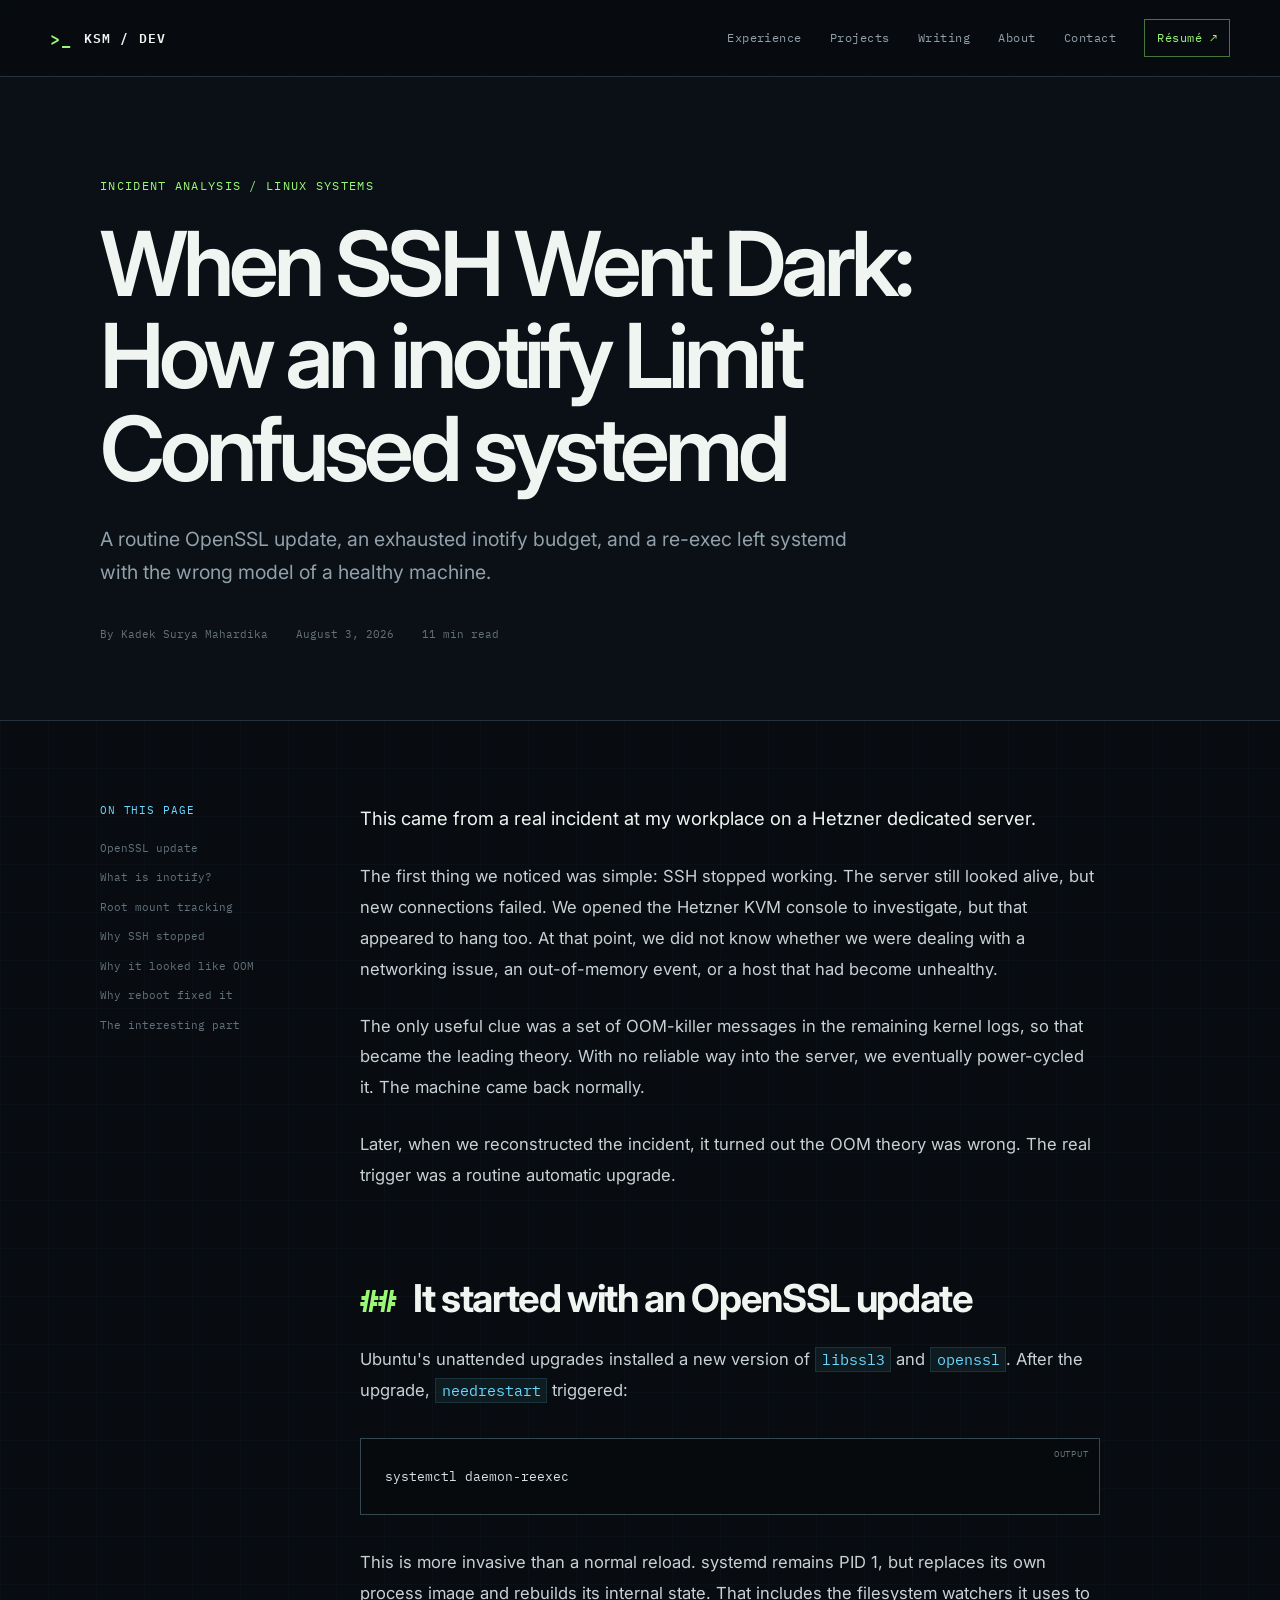
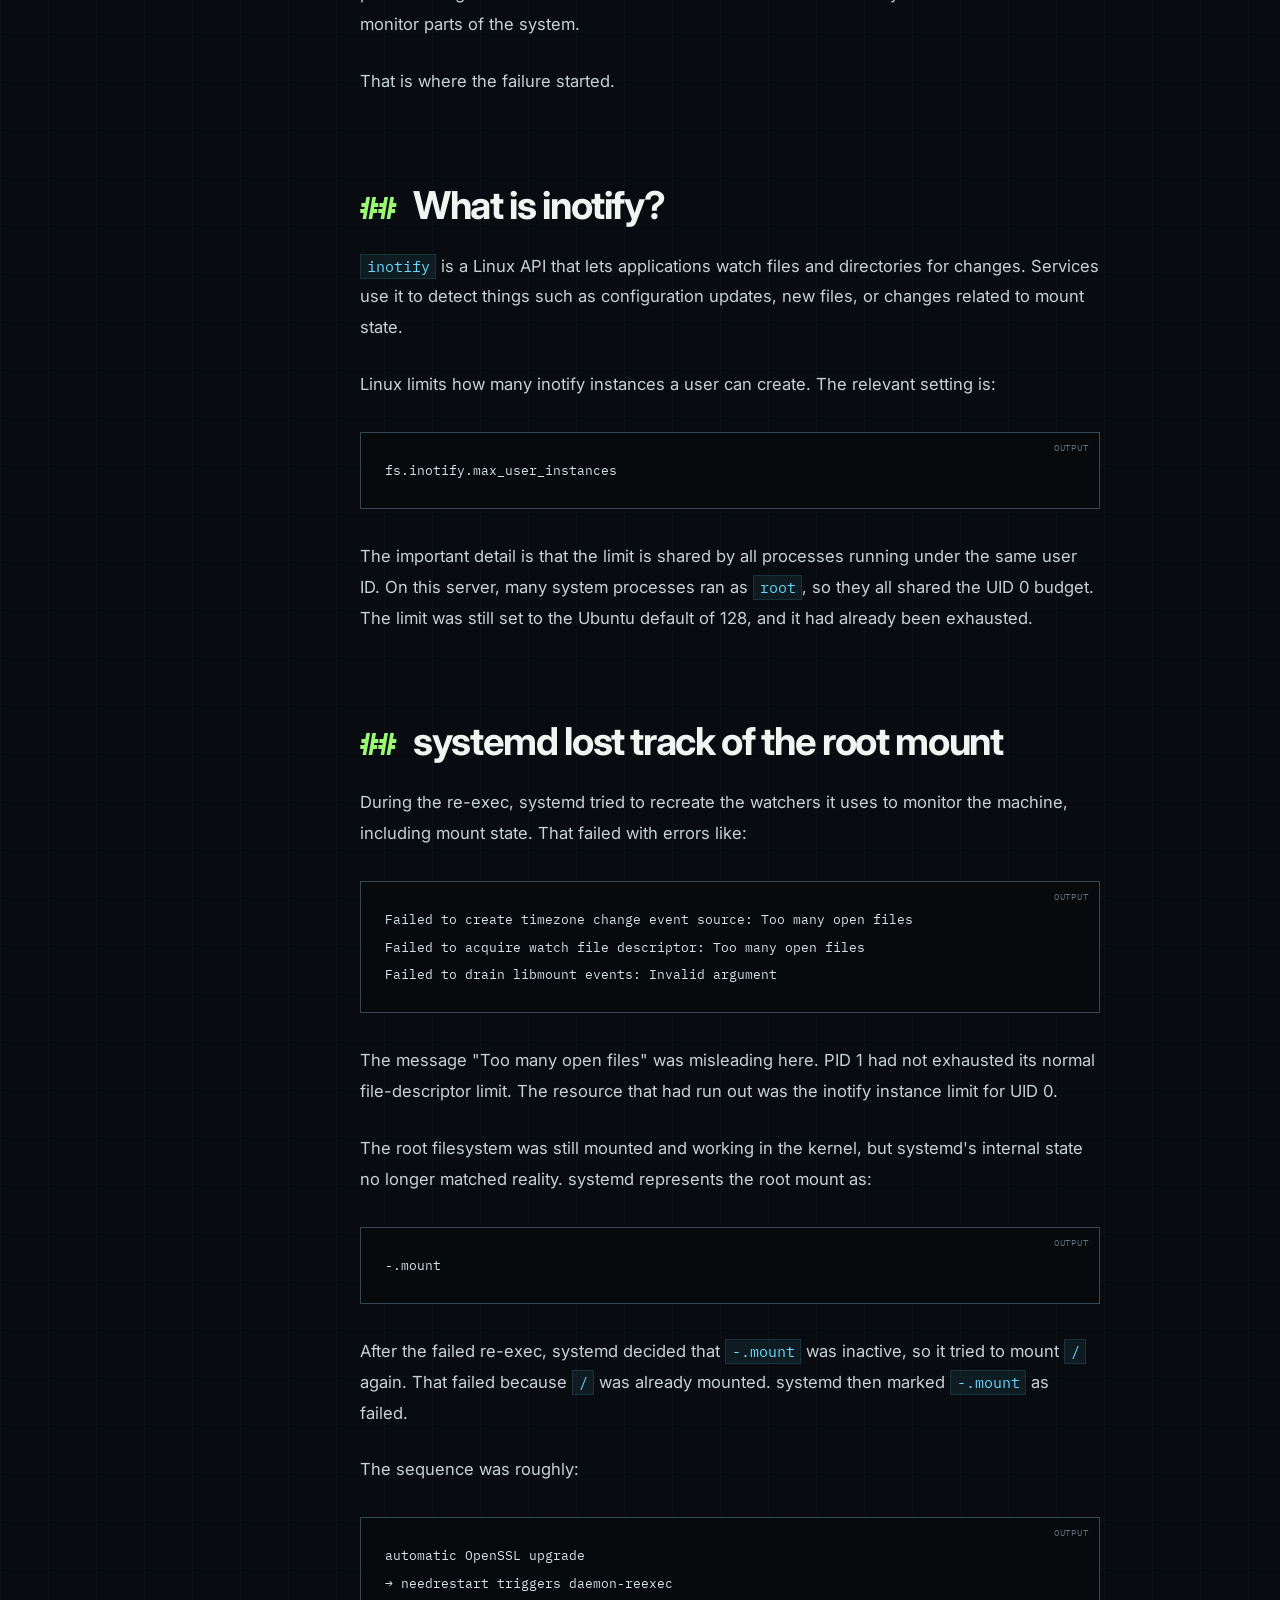
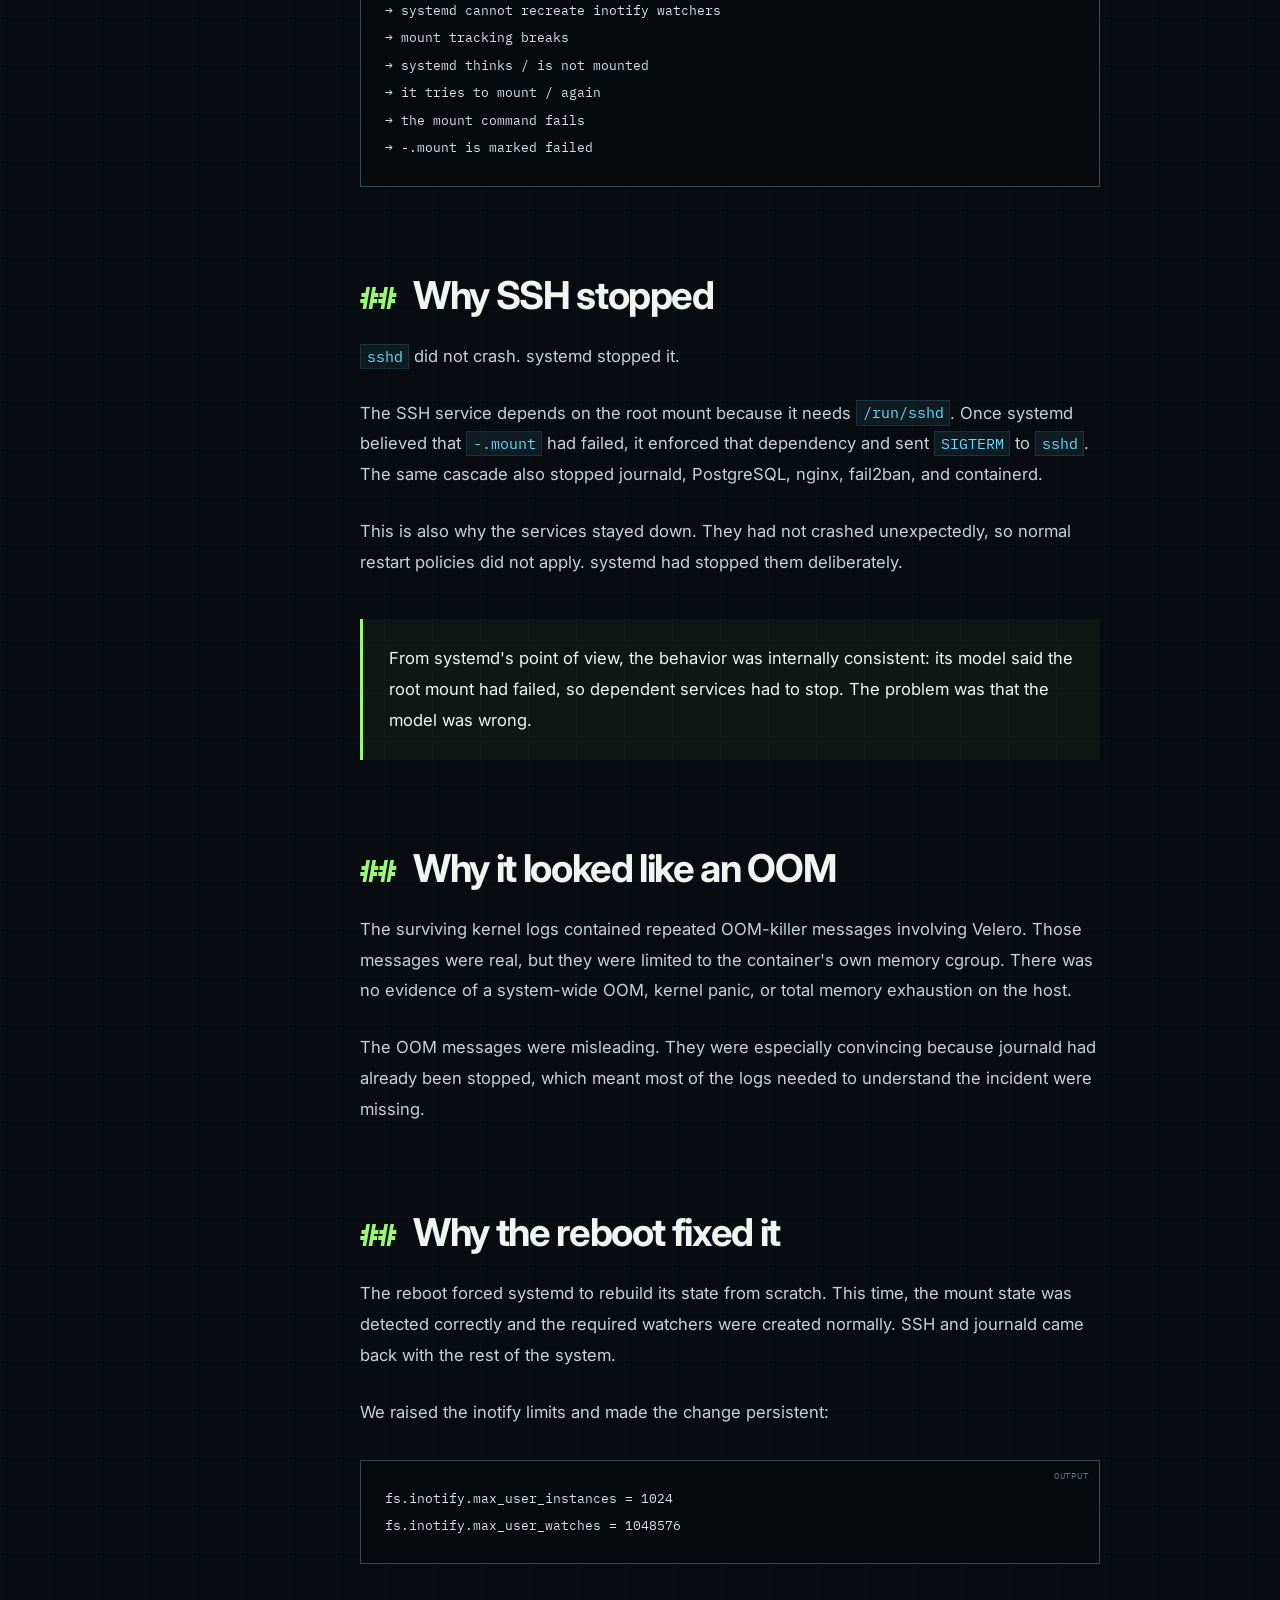
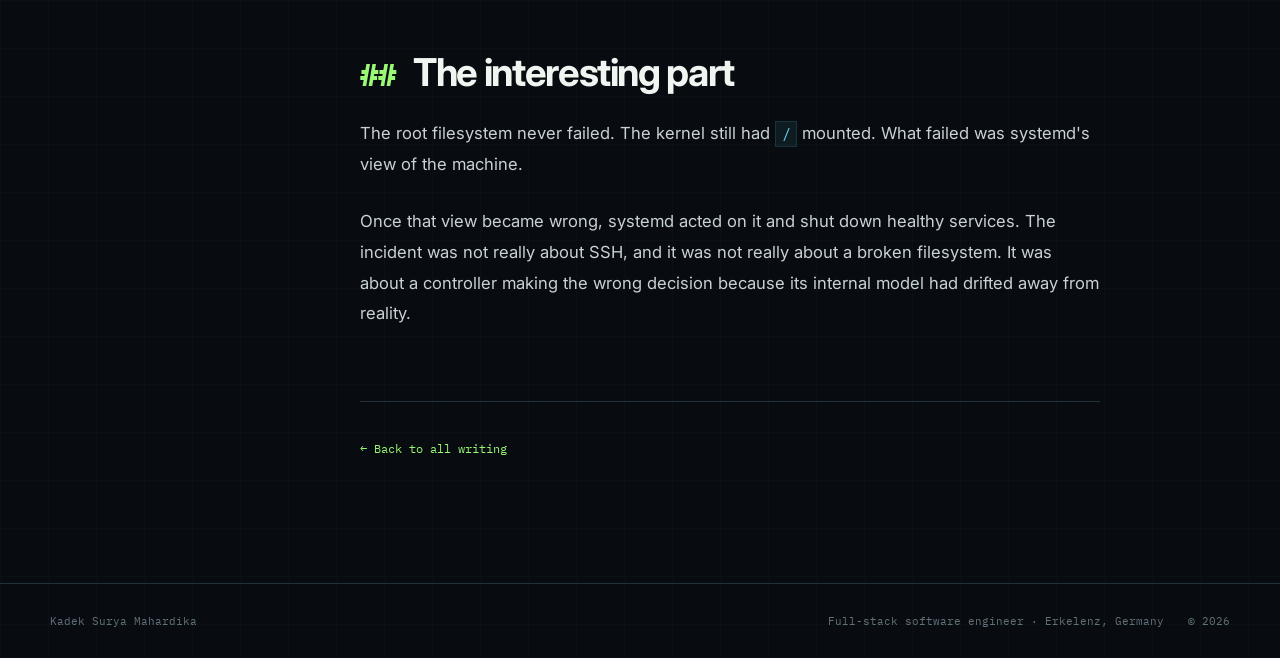
==== blog/when-ssh-went-dark-systemd-inotify/index.html @ 2918d572 "Refresh portfolio and publish systemd incident post" ====
<!doctype html>
<html lang="en">
<head>
    <meta charset="utf-8">
    <meta name="viewport" content="width=device-width, initial-scale=1">
    <meta name="description" content="How an exhausted inotify instance limit caused a systemd re-exec to lose track of the root mount and stop healthy services, including SSH.">
    <meta name="theme-color" content="#080c10">
    <meta property="og:type" content="article">
    <meta property="og:title" content="When SSH Went Dark: How an inotify Limit Confused systemd">
    <meta property="og:description" content="A routine OpenSSL update, an exhausted inotify limit, and a systemd re-exec combined to stop healthy services.">
    <meta property="og:url" content="https://kadeksuryam.github.io/blog/when-ssh-went-dark-systemd-inotify/">
    <meta property="og:image" content="https://kadeksuryam.github.io/images/og-ssh-systemd.png">
    <meta property="og:image:width" content="1200">
    <meta property="og:image:height" content="630">
    <meta property="og:image:alt" content="When SSH Went Dark article cover">
    <meta property="article:published_time" content="2026-08-03">
    <meta property="article:author" content="Kadek Surya Mahardika">
    <meta property="article:tag" content="Linux">
    <meta property="article:tag" content="systemd">
    <meta property="article:tag" content="inotify">
    <meta name="twitter:card" content="summary_large_image">
    <meta name="twitter:title" content="When SSH Went Dark: How an inotify Limit Confused systemd">
    <meta name="twitter:description" content="A routine OpenSSL update, an exhausted inotify limit, and a systemd re-exec combined to stop healthy services.">
    <meta name="twitter:image" content="https://kadeksuryam.github.io/images/og-ssh-systemd.png">
    <title>When SSH Went Dark: How an inotify Limit Confused systemd | Kadek Surya Mahardika</title>
    <link rel="canonical" href="https://kadeksuryam.github.io/blog/when-ssh-went-dark-systemd-inotify/">
    <link rel="icon" type="image/x-icon" href="../../images/favicon.ico">
    <link rel="preconnect" href="https://fonts.googleapis.com">
    <link rel="preconnect" href="https://fonts.gstatic.com" crossorigin>
    <link href="https://fonts.googleapis.com/css2?family=IBM+Plex+Mono:wght@400;500;600&amp;family=Inter:wght@400;500;600;700&amp;display=swap" rel="stylesheet">
    <link rel="stylesheet" href="../../main.css">
</head>
<body>
    <a class="skip-link" href="#article-content">Skip to article</a>
    <div class="reading-progress" data-reading-progress aria-hidden="true"></div>

    <header class="site-header">
        <div class="container nav-shell">
            <a class="brand" href="../../index.html" aria-label="Kadek Surya Mahardika, home">
                <span class="brand-mark" aria-hidden="true">&gt;_</span>
                <span>KSM / DEV</span>
            </a>

            <button class="nav-toggle" type="button" aria-expanded="false" aria-controls="site-navigation" aria-label="Open navigation">
                <span></span>
                <span></span>
            </button>

            <nav id="site-navigation" class="site-nav" aria-label="Primary navigation">
                <a href="../../index.html#experience">Experience</a>
                <a href="../../index.html#projects">Projects</a>
                <a href="../../index.html#writing">Writing</a>
                <a href="../../index.html#about">About</a>
                <a href="../../index.html#contact">Contact</a>
                <a class="nav-resume" href="https://drive.google.com/file/d/1QLyIFbPNjd8b-xM27fAI_cXclHme2qhB/view?usp=sharing" target="_blank" rel="noreferrer">Résumé <span aria-hidden="true">↗</span></a>
            </nav>
        </div>
    </header>

    <main class="article-main">
        <header class="article-header">
            <div class="article-header-inner">
                <p class="article-kicker">Incident analysis / Linux systems</p>
                <h1>When SSH Went Dark: How an inotify Limit Confused systemd</h1>
                <p class="article-dek">A routine OpenSSL update, an exhausted inotify budget, and a re-exec left systemd with the wrong model of a healthy machine.</p>
                <div class="article-meta">
                    <span>By Kadek Surya Mahardika</span>
                    <time datetime="2026-08-03">August 3, 2026</time>
                    <span>11 min read</span>
                </div>
            </div>
        </header>

        <div class="article-layout">
            <aside class="article-aside" aria-label="Article contents">
                <span>ON THIS PAGE</span>
                <a href="#openssl-update">OpenSSL update</a>
                <a href="#what-is-inotify">What is inotify?</a>
                <a href="#root-mount">Root mount tracking</a>
                <a href="#why-ssh-stopped">Why SSH stopped</a>
                <a href="#why-oom">Why it looked like OOM</a>
                <a href="#why-reboot-fixed-it">Why reboot fixed it</a>
                <a href="#interesting-part">The interesting part</a>
            </aside>

            <article id="article-content" class="article-body">
                <p>This came from a real incident at my workplace on a Hetzner dedicated server.</p>

                <p>The first thing we noticed was simple: SSH stopped working. The server still looked alive, but new connections failed. We opened the Hetzner KVM console to investigate, but that appeared to hang too. At that point, we did not know whether we were dealing with a networking issue, an out-of-memory event, or a host that had become unhealthy.</p>

                <p>The only useful clue was a set of OOM-killer messages in the remaining kernel logs, so that became the leading theory. With no reliable way into the server, we eventually power-cycled it. The machine came back normally.</p>

                <p>Later, when we reconstructed the incident, it turned out the OOM theory was wrong. The real trigger was a routine automatic upgrade.</p>

                <h2 id="openssl-update">It started with an OpenSSL update</h2>

                <p>Ubuntu's unattended upgrades installed a new version of <code>libssl3</code> and <code>openssl</code>. After the upgrade, <code>needrestart</code> triggered:</p>

                <pre><code>systemctl daemon-reexec</code></pre>

                <p>This is more invasive than a normal reload. systemd remains PID 1, but replaces its own process image and rebuilds its internal state. That includes the filesystem watchers it uses to monitor parts of the system.</p>

                <p>That is where the failure started.</p>

                <h2 id="what-is-inotify">What is inotify?</h2>

                <p><code>inotify</code> is a Linux API that lets applications watch files and directories for changes. Services use it to detect things such as configuration updates, new files, or changes related to mount state.</p>

                <p>Linux limits how many inotify instances a user can create. The relevant setting is:</p>

                <pre><code>fs.inotify.max_user_instances</code></pre>

                <p>The important detail is that the limit is shared by all processes running under the same user ID. On this server, many system processes ran as <code>root</code>, so they all shared the UID 0 budget. The limit was still set to the Ubuntu default of 128, and it had already been exhausted.</p>

                <h2 id="root-mount">systemd lost track of the root mount</h2>

                <p>During the re-exec, systemd tried to recreate the watchers it uses to monitor the machine, including mount state. That failed with errors like:</p>

                <pre><code>Failed to create timezone change event source: Too many open files
Failed to acquire watch file descriptor: Too many open files
Failed to drain libmount events: Invalid argument</code></pre>

                <p>The message "Too many open files" was misleading here. PID 1 had not exhausted its normal file-descriptor limit. The resource that had run out was the inotify instance limit for UID 0.</p>

                <p>The root filesystem was still mounted and working in the kernel, but systemd's internal state no longer matched reality. systemd represents the root mount as:</p>

                <pre><code>-.mount</code></pre>

                <p>After the failed re-exec, systemd decided that <code>-.mount</code> was inactive, so it tried to mount <code>/</code> again. That failed because <code>/</code> was already mounted. systemd then marked <code>-.mount</code> as failed.</p>

                <p>The sequence was roughly:</p>

                <pre><code>automatic OpenSSL upgrade
→ needrestart triggers daemon-reexec
→ systemd cannot recreate inotify watchers
→ mount tracking breaks
→ systemd thinks / is not mounted
→ it tries to mount / again
→ the mount command fails
→ -.mount is marked failed</code></pre>

                <h2 id="why-ssh-stopped">Why SSH stopped</h2>

                <p><code>sshd</code> did not crash. systemd stopped it.</p>

                <p>The SSH service depends on the root mount because it needs <code>/run/sshd</code>. Once systemd believed that <code>-.mount</code> had failed, it enforced that dependency and sent <code>SIGTERM</code> to <code>sshd</code>. The same cascade also stopped journald, PostgreSQL, nginx, fail2ban, and containerd.</p>

                <p>This is also why the services stayed down. They had not crashed unexpectedly, so normal restart policies did not apply. systemd had stopped them deliberately.</p>

                <div class="article-callout">
                    <p>From systemd's point of view, the behavior was internally consistent: its model said the root mount had failed, so dependent services had to stop. The problem was that the model was wrong.</p>
                </div>

                <h2 id="why-oom">Why it looked like an OOM</h2>

                <p>The surviving kernel logs contained repeated OOM-killer messages involving Velero. Those messages were real, but they were limited to the container's own memory cgroup. There was no evidence of a system-wide OOM, kernel panic, or total memory exhaustion on the host.</p>

                <p>The OOM messages were misleading. They were especially convincing because journald had already been stopped, which meant most of the logs needed to understand the incident were missing.</p>

                <h2 id="why-reboot-fixed-it">Why the reboot fixed it</h2>

                <p>The reboot forced systemd to rebuild its state from scratch. This time, the mount state was detected correctly and the required watchers were created normally. SSH and journald came back with the rest of the system.</p>

                <p>We raised the inotify limits and made the change persistent:</p>

                <pre><code>fs.inotify.max_user_instances = 1024
fs.inotify.max_user_watches = 1048576</code></pre>

                <h2 id="interesting-part">The interesting part</h2>

                <p>The root filesystem never failed. The kernel still had <code>/</code> mounted. What failed was systemd's view of the machine.</p>

                <p>Once that view became wrong, systemd acted on it and shut down healthy services. The incident was not really about SSH, and it was not really about a broken filesystem. It was about a controller making the wrong decision because its internal model had drifted away from reality.</p>

                <footer class="article-footer">
                    <a href="../../index.html#writing">← Back to all writing</a>
                </footer>
            </article>
        </div>
    </main>

    <footer class="site-footer">
        <div class="container footer-grid">
            <p>Kadek Surya Mahardika</p>
            <p>Full-stack software engineer · Erkelenz, Germany</p>
            <p>© <span data-current-year>2026</span></p>
        </div>
    </footer>

    <script src="../../main.js"></script>
</body>
</html>
---- main.css ----
:root {
    --bg: #080c10;
    --bg-soft: #0b1117;
    --panel: #0e161d;
    --panel-hover: #111c24;
    --text: #f0f5f2;
    --muted: #91a0aa;
    --faint: #63717b;
    --line: #24323c;
    --line-strong: #354750;
    --accent: #9af875;
    --accent-dark: #76cf55;
    --cyan: #69d9ff;
    --max-width: 1180px;
    --mono: "IBM Plex Mono", "SFMono-Regular", Consolas, monospace;
    --sans: "Inter", system-ui, -apple-system, BlinkMacSystemFont, "Segoe UI", sans-serif;
}

*,
*::before,
*::after {
    box-sizing: border-box;
}

html {
    scroll-behavior: smooth;
    scroll-padding-top: 90px;
}

body {
    margin: 0;
    color: var(--text);
    background:
        linear-gradient(rgba(105, 217, 255, 0.018) 1px, transparent 1px),
        linear-gradient(90deg, rgba(105, 217, 255, 0.018) 1px, transparent 1px),
        var(--bg);
    background-size: 48px 48px;
    font-family: var(--sans);
    font-size: 16px;
    line-height: 1.7;
    -webkit-font-smoothing: antialiased;
}

body.nav-open {
    overflow: hidden;
}

::selection {
    color: var(--bg);
    background: var(--accent);
}

a {
    color: inherit;
    text-decoration: none;
}

button,
input,
textarea {
    font: inherit;
}

img {
    max-width: 100%;
    height: auto;
}

.container {
    width: min(calc(100% - 48px), var(--max-width));
    margin: 0 auto;
}

.section {
    position: relative;
    padding: 120px 0;
}

.section-alt {
    background: rgba(11, 17, 23, 0.86);
    border-top: 1px solid var(--line);
    border-bottom: 1px solid var(--line);
}

.skip-link {
    position: fixed;
    top: 12px;
    left: 12px;
    z-index: 1000;
    padding: 10px 14px;
    color: var(--bg);
    background: var(--accent);
    font-family: var(--mono);
    transform: translateY(-150%);
    transition: transform 160ms ease;
}

.skip-link:focus {
    transform: translateY(0);
}

.site-header {
    position: fixed;
    inset: 0 0 auto;
    z-index: 100;
    background: rgba(8, 12, 16, 0.86);
    border-bottom: 1px solid rgba(53, 71, 80, 0.7);
    backdrop-filter: blur(18px);
}

.nav-shell {
    min-height: 76px;
    display: flex;
    align-items: center;
    justify-content: space-between;
    gap: 32px;
}

.brand {
    display: inline-flex;
    align-items: center;
    gap: 12px;
    font-family: var(--mono);
    font-size: 0.84rem;
    font-weight: 600;
    letter-spacing: 0.08em;
}

.brand-mark {
    color: var(--accent);
    font-size: 1.05rem;
}

.site-nav {
    display: flex;
    align-items: center;
    gap: 28px;
}

.site-nav a {
    position: relative;
    color: var(--muted);
    font-family: var(--mono);
    font-size: 0.76rem;
    letter-spacing: 0.04em;
    transition: color 160ms ease;
}

.site-nav a::after {
    content: "";
    position: absolute;
    right: 0;
    bottom: -7px;
    left: 0;
    height: 1px;
    background: var(--accent);
    transform: scaleX(0);
    transform-origin: right;
    transition: transform 180ms ease;
}

.site-nav a:hover,
.site-nav a:focus-visible {
    color: var(--text);
}

.site-nav a:hover::after,
.site-nav a:focus-visible::after {
    transform: scaleX(1);
    transform-origin: left;
}

.site-nav .nav-resume {
    padding: 8px 12px;
    color: var(--accent);
    border: 1px solid rgba(154, 248, 117, 0.45);
}

.site-nav .nav-resume::after {
    display: none;
}

.site-nav .nav-resume:hover,
.site-nav .nav-resume:focus-visible {
    color: var(--bg);
    background: var(--accent);
}

.nav-toggle {
    display: none;
    width: 42px;
    height: 42px;
    padding: 11px 8px;
    color: var(--text);
    background: transparent;
    border: 1px solid var(--line-strong);
    cursor: pointer;
}

.nav-toggle span {
    display: block;
    width: 100%;
    height: 1px;
    margin: 5px 0;
    background: currentColor;
    transition: transform 180ms ease;
}

.nav-toggle[aria-expanded="true"] span:first-child {
    transform: translateY(3px) rotate(45deg);
}

.nav-toggle[aria-expanded="true"] span:last-child {
    transform: translateY(-3px) rotate(-45deg);
}

.hero {
    min-height: 820px;
    padding-top: 188px;
    display: flex;
    align-items: center;
    overflow: hidden;
}

.hero::before {
    content: "";
    position: absolute;
    top: 120px;
    right: -140px;
    width: 560px;
    height: 560px;
    background: radial-gradient(circle, rgba(105, 217, 255, 0.11), transparent 66%);
    pointer-events: none;
}

.hero-grid {
    display: grid;
    grid-template-columns: minmax(0, 1.18fr) minmax(330px, 0.82fr);
    align-items: center;
    gap: 72px;
}

.eyebrow,
.section-index,
.project-kicker,
.post-label {
    margin: 0;
    color: var(--accent);
    font-family: var(--mono);
    font-size: 0.76rem;
    font-weight: 500;
    letter-spacing: 0.12em;
    text-transform: uppercase;
}

.eyebrow {
    display: flex;
    align-items: center;
    gap: 10px;
    margin-bottom: 28px;
}

.status-dot {
    width: 7px;
    height: 7px;
    display: inline-block;
    background: var(--accent);
    border-radius: 50%;
    box-shadow: 0 0 0 5px rgba(154, 248, 117, 0.1);
}

.hero h1,
.section-heading h2,
.contact-section h2,
.article-header h1 {
    margin: 0;
    font-weight: 600;
    letter-spacing: -0.055em;
    line-height: 1.03;
}

.hero h1 {
    max-width: 760px;
    font-size: clamp(3.4rem, 7vw, 6.7rem);
}

.hero h1 span {
    color: var(--accent);
}

.hero-summary {
    max-width: 650px;
    margin: 32px 0 0;
    color: var(--muted);
    font-size: clamp(1.02rem, 1.7vw, 1.22rem);
    line-height: 1.75;
}

.hero-actions {
    display: flex;
    flex-wrap: wrap;
    gap: 14px;
    margin-top: 40px;
}

.button {
    min-height: 48px;
    display: inline-flex;
    align-items: center;
    justify-content: center;
    gap: 16px;
    padding: 0 20px;
    border: 1px solid transparent;
    font-family: var(--mono);
    font-size: 0.78rem;
    font-weight: 500;
    letter-spacing: 0.02em;
    transition: color 160ms ease, background 160ms ease, border-color 160ms ease, transform 160ms ease;
}

.button:hover,
.button:focus-visible {
    transform: translateY(-2px);
}

.button-primary {
    color: var(--bg);
    background: var(--accent);
}

.button-primary:hover,
.button-primary:focus-visible {
    background: #b1ff92;
}

.button-ghost {
    color: var(--text);
    border-color: var(--line-strong);
}

.button-ghost:hover,
.button-ghost:focus-visible {
    border-color: var(--muted);
    background: rgba(255, 255, 255, 0.035);
}

.terminal-card {
    position: relative;
    background: rgba(14, 22, 29, 0.9);
    border: 1px solid var(--line-strong);
    box-shadow: 24px 24px 0 rgba(105, 217, 255, 0.035);
}

.terminal-card::after {
    content: "SYS.OK";
    position: absolute;
    right: -1px;
    bottom: -28px;
    color: var(--faint);
    font-family: var(--mono);
    font-size: 0.65rem;
    letter-spacing: 0.16em;
}

.terminal-bar {
    min-height: 42px;
    display: flex;
    align-items: center;
    gap: 7px;
    padding: 0 15px;
    border-bottom: 1px solid var(--line);
}

.terminal-bar > span {
    width: 8px;
    height: 8px;
    background: var(--line-strong);
    border-radius: 50%;
}

.terminal-bar > span:first-child {
    background: #ff6f61;
}

.terminal-bar > span:nth-child(2) {
    background: #f2c45c;
}

.terminal-bar > span:nth-child(3) {
    background: var(--accent);
}

.terminal-bar p {
    margin: 0 0 0 8px;
    color: var(--faint);
    font-family: var(--mono);
    font-size: 0.68rem;
}

.terminal-body {
    min-height: 390px;
    padding: 30px;
    font-family: var(--mono);
    font-size: 0.78rem;
    line-height: 1.85;
}

.terminal-body p {
    margin: 0 0 10px;
}

.prompt {
    color: var(--accent);
}

.terminal-output {
    padding-left: 18px;
    color: var(--muted);
}

.terminal-list {
    margin: -4px 0 18px;
    list-style: none;
}

.terminal-list li::before {
    content: "- ";
    color: var(--cyan);
}

.cursor {
    width: 7px;
    height: 1.1em;
    display: inline-block;
    margin-left: 5px;
    vertical-align: -0.15em;
    background: var(--accent);
    animation: blink 1s steps(2, jump-none) infinite;
}

@keyframes blink {
    50% { opacity: 0; }
}

.stack-strip {
    border-top: 1px solid var(--line);
    border-bottom: 1px solid var(--line);
    background: rgba(8, 12, 16, 0.88);
}

.stack-list {
    min-height: 68px;
    display: flex;
    align-items: center;
    justify-content: space-between;
    gap: 24px;
    overflow-x: auto;
    scrollbar-width: none;
}

.stack-list::-webkit-scrollbar {
    display: none;
}

.stack-list span {
    flex: 0 0 auto;
    color: var(--faint);
    font-family: var(--mono);
    font-size: 0.7rem;
    letter-spacing: 0.06em;
    text-transform: uppercase;
}

.section-heading {
    max-width: 780px;
    margin-bottom: 64px;
}

.section-heading h2,
.contact-section h2 {
    margin-top: 18px;
    font-size: clamp(2.4rem, 5vw, 4.8rem);
}

.section-heading > p:last-child {
    max-width: 680px;
    margin: 24px 0 0;
    color: var(--muted);
    font-size: 1.02rem;
}

.timeline {
    border-top: 1px solid var(--line-strong);
}

.timeline-item {
    display: grid;
    grid-template-columns: 220px minmax(0, 1fr);
    gap: 42px;
    padding: 40px 0;
    border-bottom: 1px solid var(--line);
}

.timeline-date {
    color: var(--cyan);
    font-family: var(--mono);
    font-size: 0.7rem;
    letter-spacing: 0.08em;
}

.role-heading {
    display: flex;
    align-items: flex-start;
    justify-content: space-between;
    gap: 24px;
}

.role-heading h3,
.project-card h3,
.featured-post h3 {
    margin: 0;
    font-size: 1.45rem;
    line-height: 1.35;
    letter-spacing: -0.025em;
}

.role-heading p,
.timeline-content > p,
.project-card p,
.featured-post p,
.about-copy > p,
.contact-copy > p {
    color: var(--muted);
}

.role-heading p {
    margin: 5px 0 0;
    font-size: 0.9rem;
}

.role-heading > span {
    flex: 0 0 auto;
    padding: 5px 9px;
    color: var(--faint);
    border: 1px solid var(--line);
    font-family: var(--mono);
    font-size: 0.64rem;
    letter-spacing: 0.06em;
    text-transform: uppercase;
}

.timeline-content > p {
    max-width: 800px;
    margin: 18px 0;
}

.tag-list {
    display: flex;
    flex-wrap: wrap;
    gap: 8px;
    margin: 0;
    padding: 0;
    list-style: none;
}

.tag-list li {
    padding: 4px 8px;
    color: var(--muted);
    background: rgba(105, 217, 255, 0.045);
    border: 1px solid var(--line);
    font-family: var(--mono);
    font-size: 0.66rem;
}

.project-grid {
    display: grid;
    grid-template-columns: repeat(2, minmax(0, 1fr));
    gap: 20px;
}

.project-card {
    min-height: 460px;
    display: flex;
    flex-direction: column;
    justify-content: space-between;
    gap: 32px;
    padding: 32px;
    background: var(--panel);
    border: 1px solid var(--line);
    transition: border-color 180ms ease, background 180ms ease, transform 180ms ease;
}

.project-card:hover {
    background: var(--panel-hover);
    border-color: var(--line-strong);
    transform: translateY(-4px);
}

.project-number {
    color: var(--line-strong);
    font-family: var(--mono);
    font-size: 4rem;
    font-weight: 600;
    line-height: 1;
}

.project-card h3 {
    margin: 12px 0 16px;
    font-size: 1.7rem;
}

.project-card > a {
    align-self: flex-start;
    color: var(--accent);
    font-family: var(--mono);
    font-size: 0.74rem;
}

.project-card > a:hover,
.project-card > a:focus-visible {
    text-decoration: underline;
    text-underline-offset: 5px;
}

.writing-section {
    overflow: hidden;
}

.featured-post {
    position: relative;
    display: grid;
    grid-template-columns: 170px minmax(0, 1fr) 70px;
    gap: 40px;
    align-items: start;
    padding: 42px 0;
    border-top: 1px solid var(--line-strong);
    border-bottom: 1px solid var(--line-strong);
}

.featured-post::before {
    content: "";
    position: absolute;
    top: -1px;
    left: 0;
    width: 120px;
    height: 2px;
    background: var(--accent);
}

.post-meta {
    display: grid;
    gap: 8px;
    color: var(--faint);
    font-family: var(--mono);
    font-size: 0.68rem;
}

.post-copy h3 {
    max-width: 760px;
    margin: 13px 0 18px;
    font-size: clamp(1.8rem, 3.8vw, 3rem);
}

.post-copy h3 a:hover,
.post-copy h3 a:focus-visible {
    color: var(--accent);
}

.post-copy > p:not(.post-label) {
    max-width: 730px;
    margin: 0 0 24px;
}

.post-arrow {
    width: 56px;
    height: 56px;
    display: grid;
    place-items: center;
    border: 1px solid var(--line-strong);
    font-size: 1.4rem;
    transition: color 160ms ease, background 160ms ease, border-color 160ms ease;
}

.post-arrow:hover,
.post-arrow:focus-visible {
    color: var(--bg);
    background: var(--accent);
    border-color: var(--accent);
}

.about-grid {
    display: grid;
    grid-template-columns: minmax(0, 1fr) minmax(0, 1fr);
    gap: 72px 80px;
}

.about-grid .section-heading {
    grid-column: 1 / -1;
    max-width: 980px;
    margin-bottom: 0;
}

.about-copy > p {
    margin: 0 0 24px;
    font-size: 1.04rem;
}

.education-block {
    display: grid;
    grid-template-columns: 110px 1fr;
    gap: 18px;
    margin-top: 40px;
    padding-top: 24px;
    border-top: 1px solid var(--line);
}

.education-block span,
.skills-grid span {
    color: var(--cyan);
    font-family: var(--mono);
    font-size: 0.68rem;
    letter-spacing: 0.08em;
}

.education-block p {
    margin: 0;
    color: var(--muted);
    font-size: 0.9rem;
}

.education-block strong {
    color: var(--text);
}

.skills-grid {
    display: grid;
    grid-template-columns: repeat(2, minmax(0, 1fr));
    border-top: 1px solid var(--line-strong);
    border-left: 1px solid var(--line-strong);
}

.skills-grid > div {
    padding: 22px;
    border-right: 1px solid var(--line-strong);
    border-bottom: 1px solid var(--line-strong);
}

.skills-grid p {
    margin: 12px 0 0;
    color: var(--muted);
    font-size: 0.84rem;
    line-height: 1.65;
}

.contact-section {
    padding: 130px 0;
}

.contact-grid {
    display: grid;
    grid-template-columns: minmax(0, 1.1fr) minmax(320px, 0.9fr);
    gap: 100px;
    align-items: end;
}

.contact-section h2 {
    max-width: 700px;
}

.contact-copy > p {
    margin: 0 0 28px;
}

.email-link {
    display: inline-flex;
    gap: 14px;
    color: var(--accent);
    font-family: var(--mono);
    font-size: clamp(0.9rem, 2.2vw, 1.2rem);
    border-bottom: 1px solid var(--accent);
}

.social-links {
    display: flex;
    gap: 24px;
    margin-top: 28px;
}

.social-links a {
    color: var(--muted);
    font-family: var(--mono);
    font-size: 0.76rem;
}

.social-links a:hover,
.social-links a:focus-visible {
    color: var(--text);
}

.site-footer {
    padding: 28px 0;
    color: var(--faint);
    border-top: 1px solid var(--line);
    font-family: var(--mono);
    font-size: 0.68rem;
}

.footer-grid {
    display: grid;
    grid-template-columns: 1fr auto auto;
    gap: 24px;
}

.footer-grid p {
    margin: 0;
}

/* Article */

.reading-progress {
    position: fixed;
    top: 75px;
    left: 0;
    z-index: 99;
    width: 0;
    height: 2px;
    background: var(--accent);
}

.article-main {
    padding-top: 76px;
}

.article-header {
    padding: 100px 0 76px;
    border-bottom: 1px solid var(--line);
    background: rgba(11, 17, 23, 0.86);
}

.article-header-inner,
.article-layout {
    width: min(calc(100% - 48px), 1080px);
    margin: 0 auto;
}

.article-kicker {
    margin: 0 0 22px;
    color: var(--accent);
    font-family: var(--mono);
    font-size: 0.74rem;
    letter-spacing: 0.11em;
    text-transform: uppercase;
}

.article-header h1 {
    max-width: 970px;
    font-size: clamp(2.8rem, 7vw, 6.2rem);
}

.article-dek {
    max-width: 780px;
    margin: 28px 0 0;
    color: var(--muted);
    font-size: clamp(1rem, 2vw, 1.22rem);
}

.article-meta {
    display: flex;
    flex-wrap: wrap;
    gap: 10px 28px;
    margin-top: 36px;
    color: var(--faint);
    font-family: var(--mono);
    font-size: 0.7rem;
}

.article-layout {
    display: grid;
    grid-template-columns: 190px minmax(0, 740px);
    gap: 70px;
    padding-top: 80px;
    padding-bottom: 120px;
}

.article-aside {
    position: sticky;
    top: 120px;
    align-self: start;
}

.article-aside > span {
    display: block;
    margin-bottom: 14px;
    color: var(--cyan);
    font-family: var(--mono);
    font-size: 0.68rem;
    letter-spacing: 0.08em;
}

.article-aside a {
    display: block;
    padding: 7px 0;
    color: var(--faint);
    font-family: var(--mono);
    font-size: 0.67rem;
    line-height: 1.45;
}

.article-aside a:hover,
.article-aside a:focus-visible {
    color: var(--accent);
}

.article-body {
    min-width: 0;
    color: #c8d1d4;
    font-size: 1.04rem;
    line-height: 1.85;
}

.article-body > p:first-child {
    color: var(--text);
    font-size: 1.15rem;
}

.article-body h2 {
    margin: 76px 0 22px;
    padding-top: 8px;
    color: var(--text);
    font-size: clamp(1.7rem, 3.5vw, 2.4rem);
    line-height: 1.25;
    letter-spacing: -0.035em;
}

.article-body h2::before {
    content: "## ";
    color: var(--accent);
    font-family: var(--mono);
    font-size: 0.8em;
}

.article-body p {
    margin: 0 0 26px;
}

.article-body code {
    padding: 0.14em 0.38em;
    color: var(--cyan);
    background: rgba(105, 217, 255, 0.07);
    border: 1px solid rgba(105, 217, 255, 0.12);
    font-family: var(--mono);
    font-size: 0.88em;
}

.article-body pre {
    position: relative;
    margin: 32px 0;
    padding: 24px;
    overflow-x: auto;
    color: #d8e2e5;
    background: #070a0d;
    border: 1px solid var(--line-strong);
    line-height: 1.65;
}

.article-body pre::before {
    content: "OUTPUT";
    position: absolute;
    top: 8px;
    right: 10px;
    color: var(--faint);
    font-family: var(--mono);
    font-size: 0.55rem;
    letter-spacing: 0.1em;
}

.article-body pre code {
    padding: 0;
    color: inherit;
    background: transparent;
    border: 0;
    font-size: 0.8rem;
}

.article-callout {
    margin: 42px 0;
    padding: 24px 26px;
    color: var(--text);
    background: rgba(154, 248, 117, 0.045);
    border-left: 3px solid var(--accent);
}

.article-callout p:last-child {
    margin-bottom: 0;
}

.article-footer {
    margin-top: 72px;
    padding-top: 30px;
    border-top: 1px solid var(--line);
}

.article-footer a {
    color: var(--accent);
    font-family: var(--mono);
    font-size: 0.76rem;
}

.reveal {
    opacity: 1;
    transform: translateY(0);
}

.js .reveal {
    opacity: 0;
    transform: translateY(18px);
    transition: opacity 520ms ease, transform 520ms ease;
}

.js .reveal.is-visible {
    opacity: 1;
    transform: translateY(0);
}

@media (max-width: 980px) {
    .site-nav {
        gap: 18px;
    }

    .hero-grid {
        grid-template-columns: 1fr;
    }

    .hero {
        padding-top: 160px;
    }

    .terminal-card {
        max-width: 620px;
    }

    .timeline-item {
        grid-template-columns: 170px minmax(0, 1fr);
    }

    .contact-grid {
        gap: 60px;
    }

    .article-layout {
        grid-template-columns: 1fr;
        gap: 32px;
    }

    .article-aside {
        position: static;
        display: none;
    }
}

@media (max-width: 780px) {
    .container,
    .article-header-inner,
    .article-layout {
        width: min(calc(100% - 32px), var(--max-width));
    }

    .section {
        padding: 88px 0;
    }

    .nav-toggle {
        display: block;
    }

    .site-nav {
        position: fixed;
        inset: 76px 0 auto;
        min-height: calc(100vh - 76px);
        display: flex;
        flex-direction: column;
        align-items: flex-start;
        gap: 0;
        padding: 28px 24px;
        background: rgba(8, 12, 16, 0.98);
        transform: translateX(100%);
        visibility: hidden;
        transition: transform 220ms ease, visibility 220ms ease;
    }

    .site-nav.is-open {
        transform: translateX(0);
        visibility: visible;
    }

    .site-nav a {
        width: 100%;
        padding: 17px 0;
        border-bottom: 1px solid var(--line);
        font-size: 0.92rem;
    }

    .site-nav a::after {
        display: none;
    }

    .site-nav .nav-resume {
        margin-top: 20px;
        padding: 12px 14px;
        border: 1px solid rgba(154, 248, 117, 0.45);
        text-align: center;
    }

    .hero {
        min-height: auto;
        padding-top: 148px;
        padding-bottom: 96px;
    }

    .hero-grid {
        gap: 60px;
    }

    .terminal-body {
        min-height: 350px;
        padding: 24px;
    }

    .stack-list {
        justify-content: flex-start;
    }

    .timeline-item {
        grid-template-columns: 1fr;
        gap: 15px;
    }

    .role-heading {
        flex-direction: column;
    }

    .project-grid,
    .about-grid,
    .contact-grid {
        grid-template-columns: 1fr;
    }

    .project-card {
        min-height: 420px;
    }

    .featured-post {
        grid-template-columns: 1fr auto;
        gap: 24px;
    }

    .post-meta {
        grid-column: 1 / -1;
        grid-template-columns: repeat(2, auto);
        justify-content: start;
    }

    .about-grid {
        gap: 50px;
    }

    .contact-grid {
        align-items: start;
    }

    .footer-grid {
        grid-template-columns: 1fr;
        gap: 8px;
    }

    .article-header {
        padding: 76px 0 60px;
    }

    .article-layout {
        padding-top: 56px;
        padding-bottom: 90px;
    }

    .reading-progress {
        top: 75px;
    }
}

@media (max-width: 520px) {
    .hero h1 {
        font-size: clamp(2.8rem, 15vw, 4rem);
    }

    .hero-actions {
        display: grid;
    }

    .button {
        width: 100%;
    }

    .terminal-body {
        font-size: 0.7rem;
    }

    .section-heading h2,
    .contact-section h2 {
        font-size: 2.45rem;
    }

    .project-card {
        min-height: 0;
        padding: 24px;
    }

    .project-number {
        font-size: 3rem;
    }

    .featured-post {
        grid-template-columns: 1fr;
    }

    .post-arrow {
        width: 48px;
        height: 48px;
    }

    .skills-grid {
        grid-template-columns: 1fr;
    }

    .education-block {
        grid-template-columns: 1fr;
    }

    .article-body {
        font-size: 0.98rem;
    }

    .article-body pre {
        margin-right: -16px;
        margin-left: -16px;
        padding: 22px 16px;
        border-right: 0;
        border-left: 0;
    }
}

@media (prefers-reduced-motion: reduce) {
    html {
        scroll-behavior: auto;
    }

    *,
    *::before,
    *::after {
        scroll-behavior: auto !important;
        animation-duration: 0.01ms !important;
        animation-iteration-count: 1 !important;
        transition-duration: 0.01ms !important;
    }

    .js .reveal {
        opacity: 1;
        transform: none;
    }
}
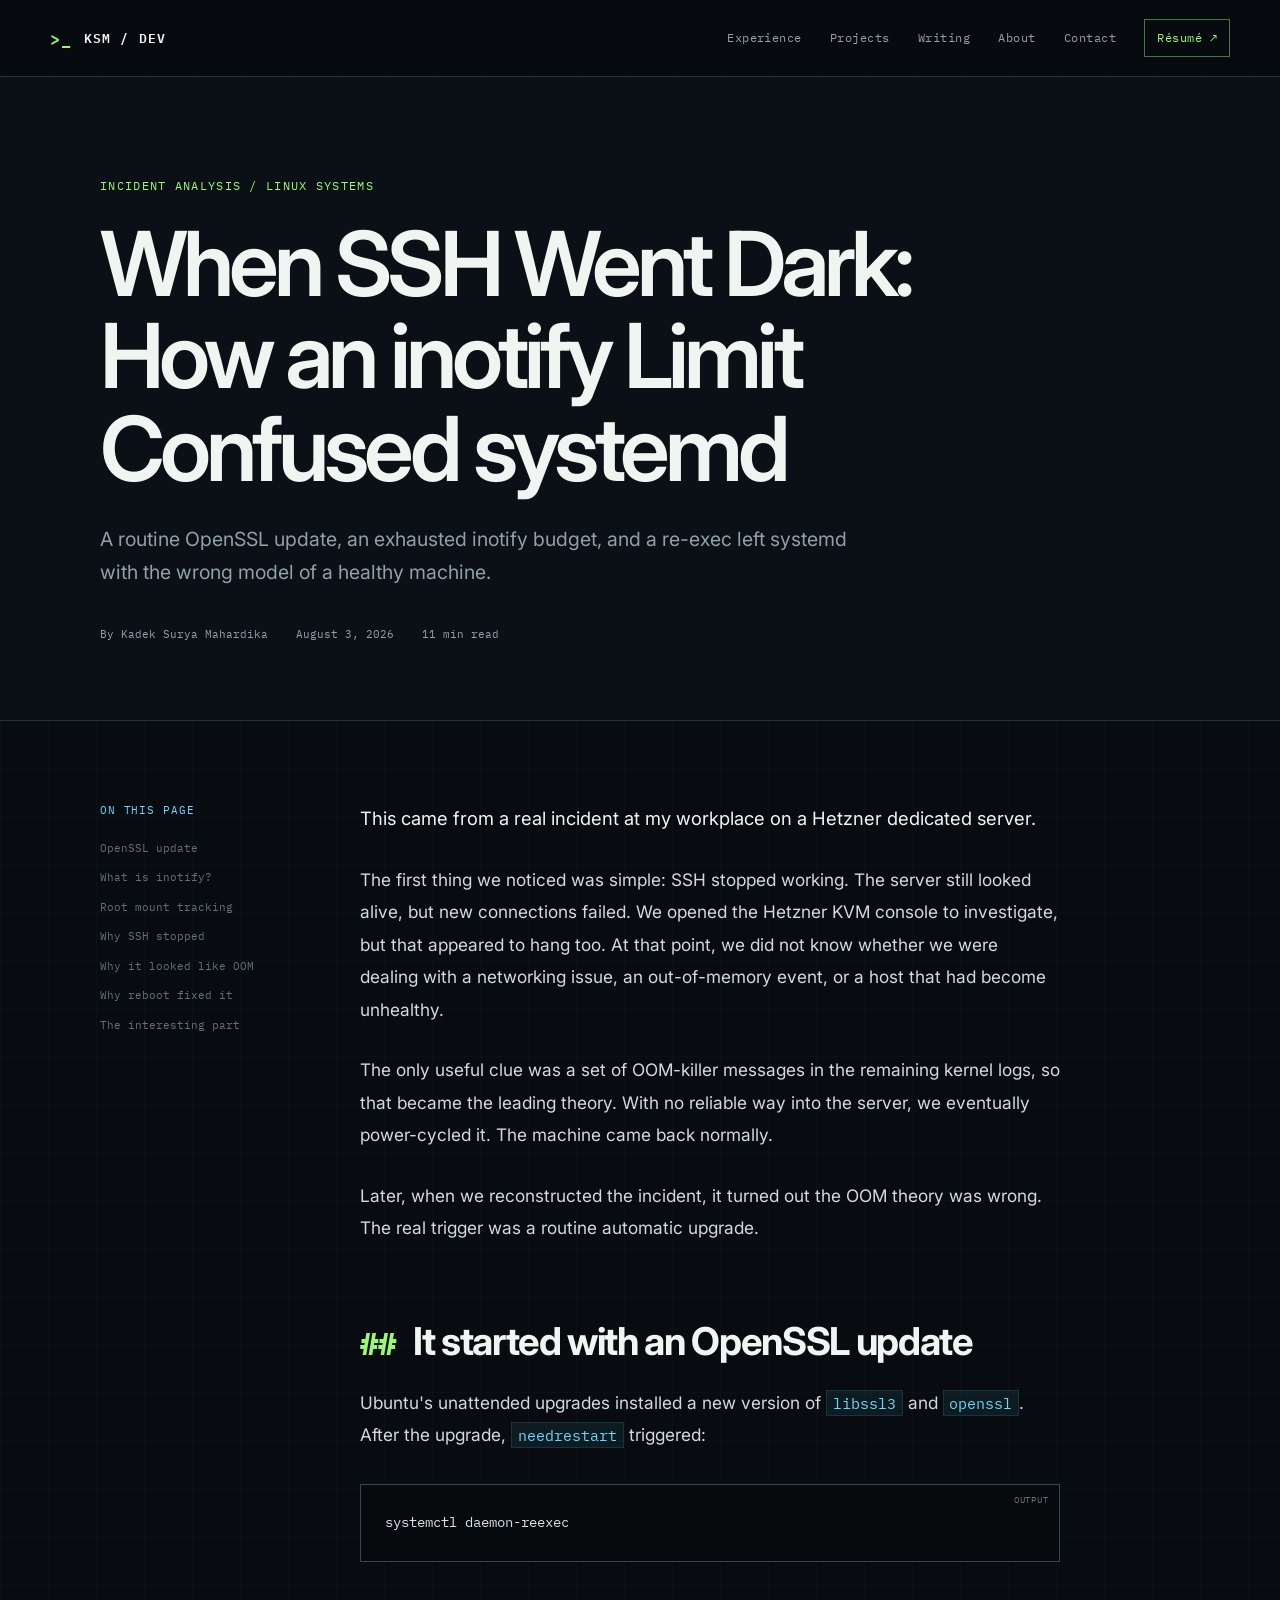
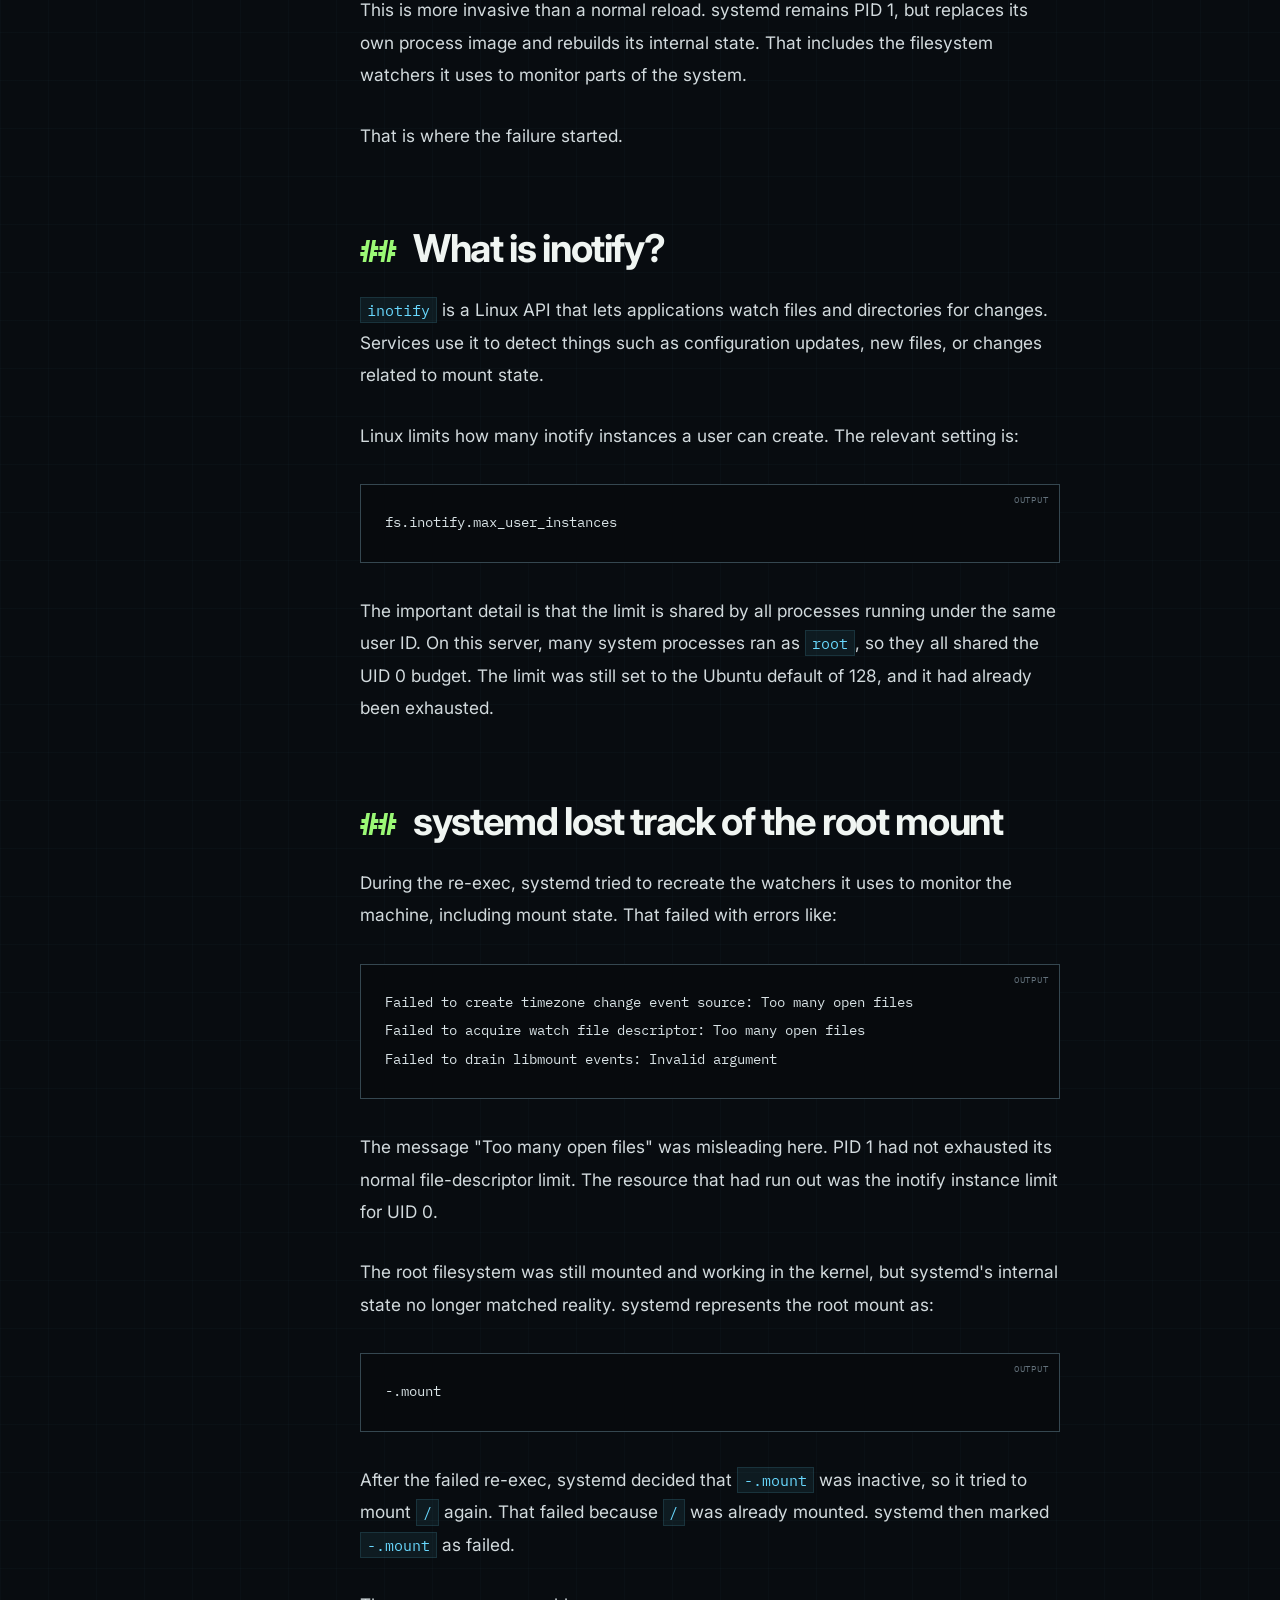
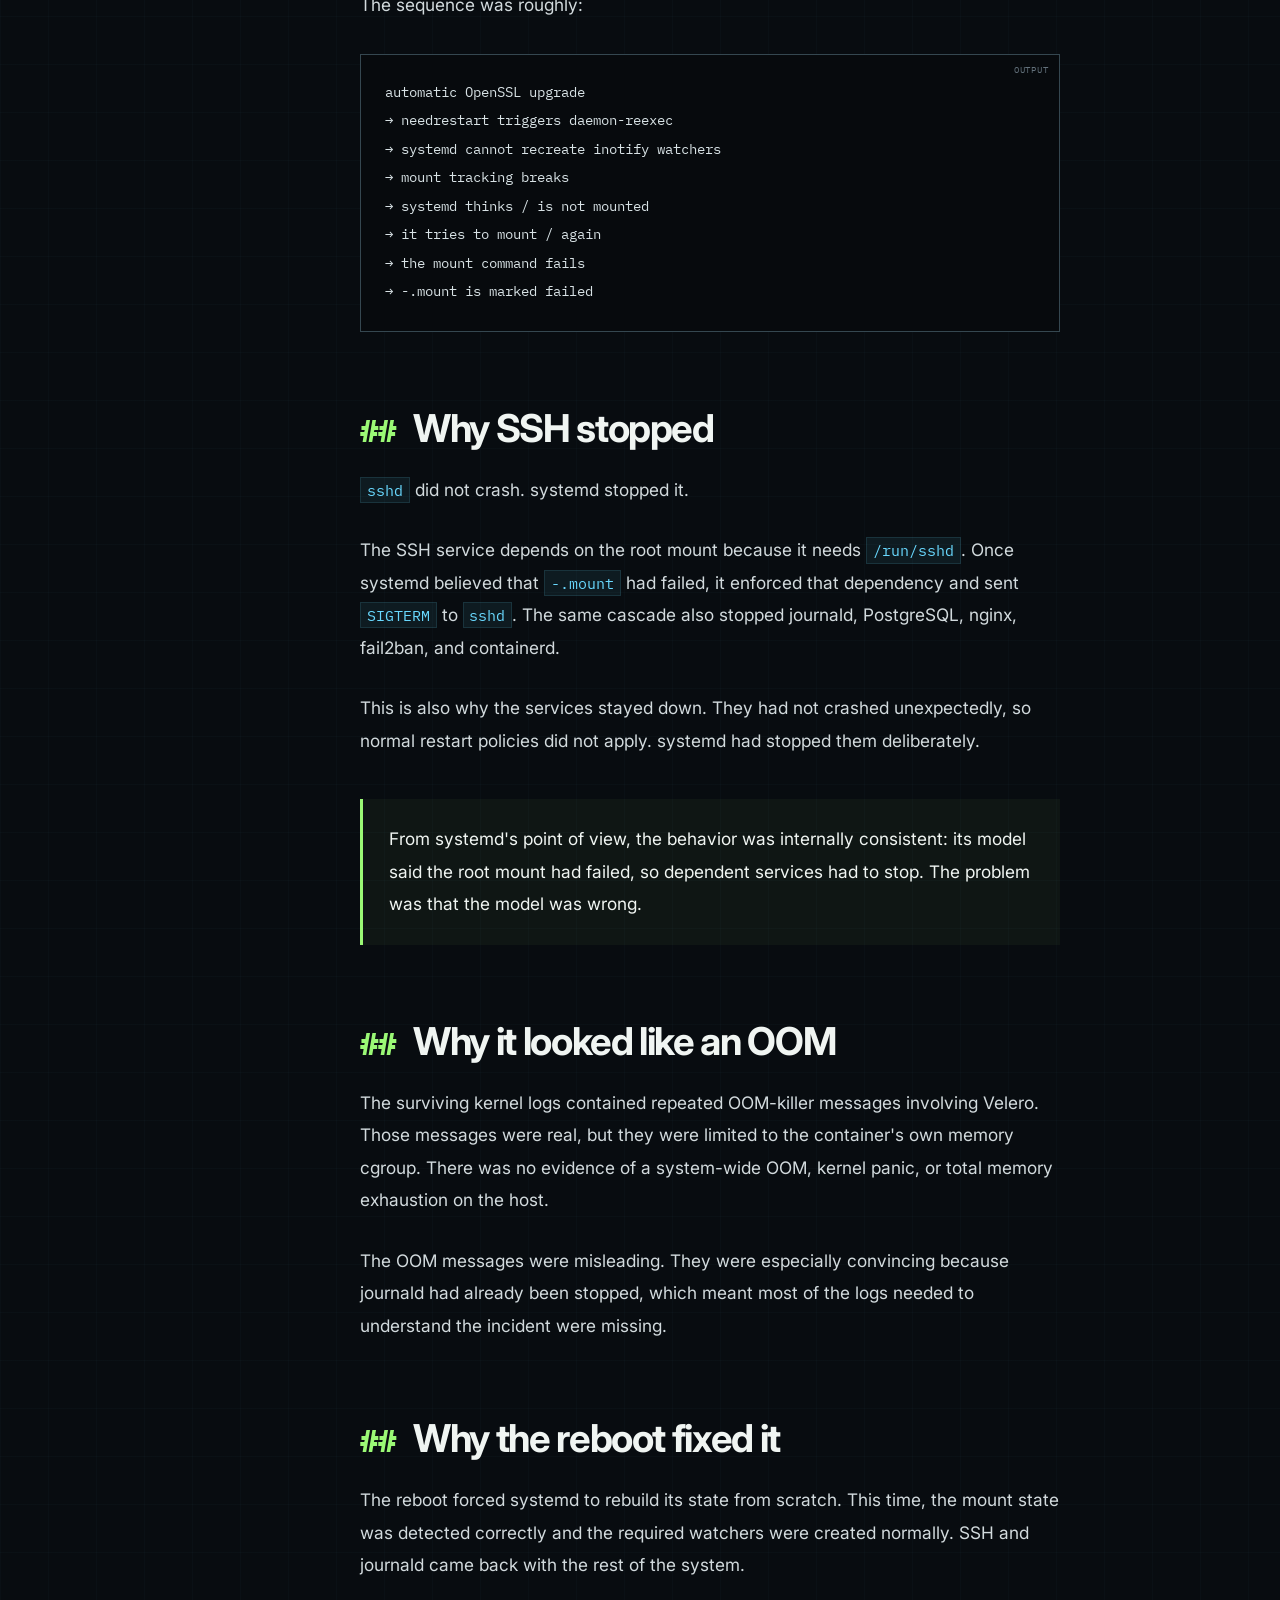
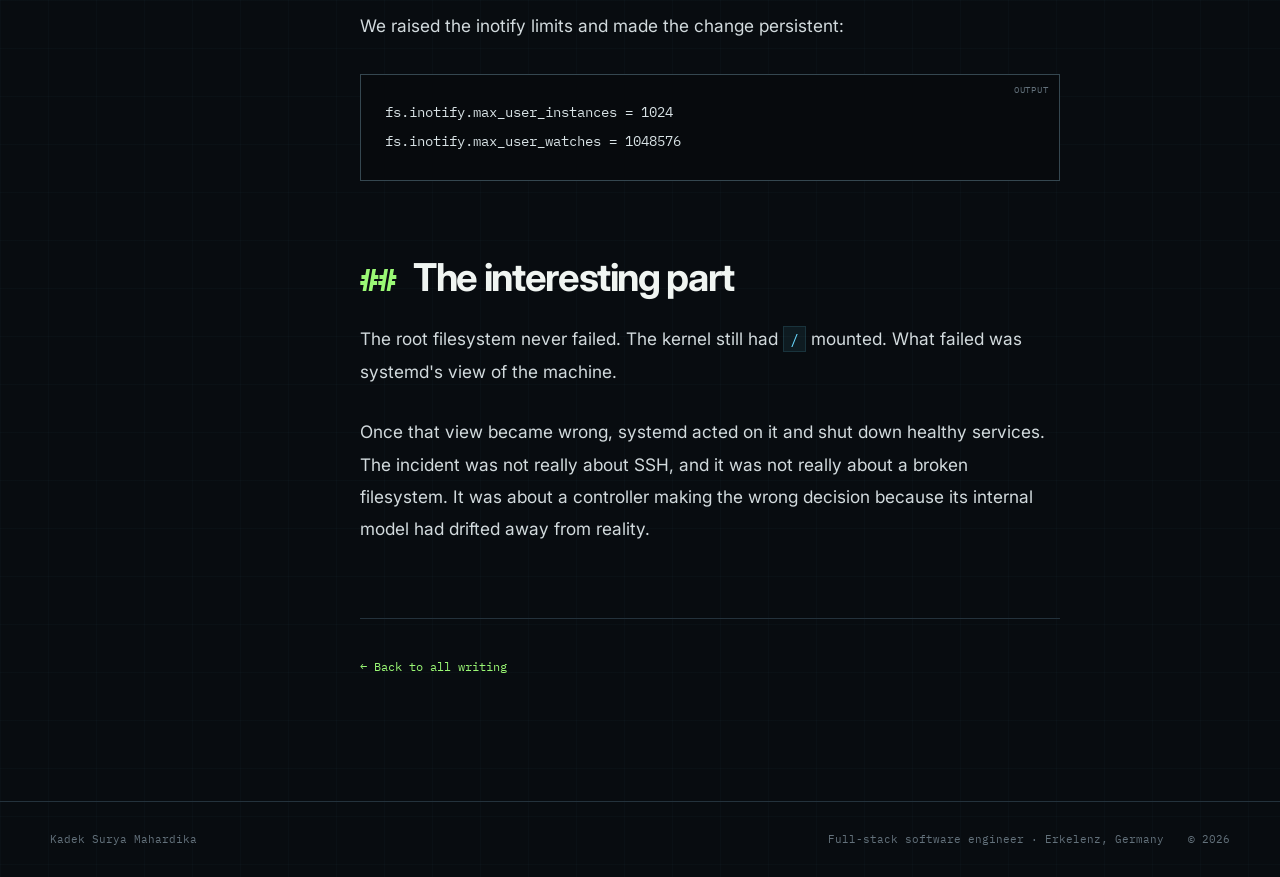
==== commit dcf431ea: "Add date to blog URL and improve readability" ====
--- a/blog/when-ssh-went-dark-systemd-inotify/index.html
+++ b/blog/when-ssh-went-dark-systemd-inotify/index.html
@@ -3,190 +3,13 @@
 <head>
     <meta charset="utf-8">
     <meta name="viewport" content="width=device-width, initial-scale=1">
-    <meta name="description" content="How an exhausted inotify instance limit caused a systemd re-exec to lose track of the root mount and stop healthy services, including SSH.">
-    <meta name="theme-color" content="#080c10">
-    <meta property="og:type" content="article">
-    <meta property="og:title" content="When SSH Went Dark: How an inotify Limit Confused systemd">
-    <meta property="og:description" content="A routine OpenSSL update, an exhausted inotify limit, and a systemd re-exec combined to stop healthy services.">
-    <meta property="og:url" content="https://kadeksuryam.github.io/blog/when-ssh-went-dark-systemd-inotify/">
-    <meta property="og:image" content="https://kadeksuryam.github.io/images/og-ssh-systemd.png">
-    <meta property="og:image:width" content="1200">
-    <meta property="og:image:height" content="630">
-    <meta property="og:image:alt" content="When SSH Went Dark article cover">
-    <meta property="article:published_time" content="2026-08-03">
-    <meta property="article:author" content="Kadek Surya Mahardika">
-    <meta property="article:tag" content="Linux">
-    <meta property="article:tag" content="systemd">
-    <meta property="article:tag" content="inotify">
-    <meta name="twitter:card" content="summary_large_image">
-    <meta name="twitter:title" content="When SSH Went Dark: How an inotify Limit Confused systemd">
-    <meta name="twitter:description" content="A routine OpenSSL update, an exhausted inotify limit, and a systemd re-exec combined to stop healthy services.">
-    <meta name="twitter:image" content="https://kadeksuryam.github.io/images/og-ssh-systemd.png">
-    <title>When SSH Went Dark: How an inotify Limit Confused systemd | Kadek Surya Mahardika</title>
-    <link rel="canonical" href="https://kadeksuryam.github.io/blog/when-ssh-went-dark-systemd-inotify/">
-    <link rel="icon" type="image/x-icon" href="../../images/favicon.ico">
-    <link rel="preconnect" href="https://fonts.googleapis.com">
-    <link rel="preconnect" href="https://fonts.gstatic.com" crossorigin>
-    <link href="https://fonts.googleapis.com/css2?family=IBM+Plex+Mono:wght@400;500;600&amp;family=Inter:wght@400;500;600;700&amp;display=swap" rel="stylesheet">
-    <link rel="stylesheet" href="../../main.css">
+    <meta name="robots" content="noindex">
+    <meta http-equiv="refresh" content="0; url=../2026/08/03/when-ssh-went-dark-systemd-inotify/">
+    <link rel="canonical" href="https://kadeksuryam.github.io/blog/2026/08/03/when-ssh-went-dark-systemd-inotify/">
+    <title>Article moved | Kadek Surya Mahardika</title>
 </head>
 <body>
-    <a class="skip-link" href="#article-content">Skip to article</a>
-    <div class="reading-progress" data-reading-progress aria-hidden="true"></div>
-
-    <header class="site-header">
-        <div class="container nav-shell">
-            <a class="brand" href="../../index.html" aria-label="Kadek Surya Mahardika, home">
-                <span class="brand-mark" aria-hidden="true">&gt;_</span>
-                <span>KSM / DEV</span>
-            </a>
-
-            <button class="nav-toggle" type="button" aria-expanded="false" aria-controls="site-navigation" aria-label="Open navigation">
-                <span></span>
-                <span></span>
-            </button>
-
-            <nav id="site-navigation" class="site-nav" aria-label="Primary navigation">
-                <a href="../../index.html#experience">Experience</a>
-                <a href="../../index.html#projects">Projects</a>
-                <a href="../../index.html#writing">Writing</a>
-                <a href="../../index.html#about">About</a>
-                <a href="../../index.html#contact">Contact</a>
-                <a class="nav-resume" href="https://drive.google.com/file/d/1QLyIFbPNjd8b-xM27fAI_cXclHme2qhB/view?usp=sharing" target="_blank" rel="noreferrer">Résumé <span aria-hidden="true">↗</span></a>
-            </nav>
-        </div>
-    </header>
-
-    <main class="article-main">
-        <header class="article-header">
-            <div class="article-header-inner">
-                <p class="article-kicker">Incident analysis / Linux systems</p>
-                <h1>When SSH Went Dark: How an inotify Limit Confused systemd</h1>
-                <p class="article-dek">A routine OpenSSL update, an exhausted inotify budget, and a re-exec left systemd with the wrong model of a healthy machine.</p>
-                <div class="article-meta">
-                    <span>By Kadek Surya Mahardika</span>
-                    <time datetime="2026-08-03">August 3, 2026</time>
-                    <span>11 min read</span>
-                </div>
-            </div>
-        </header>
-
-        <div class="article-layout">
-            <aside class="article-aside" aria-label="Article contents">
-                <span>ON THIS PAGE</span>
-                <a href="#openssl-update">OpenSSL update</a>
-                <a href="#what-is-inotify">What is inotify?</a>
-                <a href="#root-mount">Root mount tracking</a>
-                <a href="#why-ssh-stopped">Why SSH stopped</a>
-                <a href="#why-oom">Why it looked like OOM</a>
-                <a href="#why-reboot-fixed-it">Why reboot fixed it</a>
-                <a href="#interesting-part">The interesting part</a>
-            </aside>
-
-            <article id="article-content" class="article-body">
-                <p>This came from a real incident at my workplace on a Hetzner dedicated server.</p>
-
-                <p>The first thing we noticed was simple: SSH stopped working. The server still looked alive, but new connections failed. We opened the Hetzner KVM console to investigate, but that appeared to hang too. At that point, we did not know whether we were dealing with a networking issue, an out-of-memory event, or a host that had become unhealthy.</p>
-
-                <p>The only useful clue was a set of OOM-killer messages in the remaining kernel logs, so that became the leading theory. With no reliable way into the server, we eventually power-cycled it. The machine came back normally.</p>
-
-                <p>Later, when we reconstructed the incident, it turned out the OOM theory was wrong. The real trigger was a routine automatic upgrade.</p>
-
-                <h2 id="openssl-update">It started with an OpenSSL update</h2>
-
-                <p>Ubuntu's unattended upgrades installed a new version of <code>libssl3</code> and <code>openssl</code>. After the upgrade, <code>needrestart</code> triggered:</p>
-
-                <pre><code>systemctl daemon-reexec</code></pre>
-
-                <p>This is more invasive than a normal reload. systemd remains PID 1, but replaces its own process image and rebuilds its internal state. That includes the filesystem watchers it uses to monitor parts of the system.</p>
-
-                <p>That is where the failure started.</p>
-
-                <h2 id="what-is-inotify">What is inotify?</h2>
-
-                <p><code>inotify</code> is a Linux API that lets applications watch files and directories for changes. Services use it to detect things such as configuration updates, new files, or changes related to mount state.</p>
-
-                <p>Linux limits how many inotify instances a user can create. The relevant setting is:</p>
-
-                <pre><code>fs.inotify.max_user_instances</code></pre>
-
-                <p>The important detail is that the limit is shared by all processes running under the same user ID. On this server, many system processes ran as <code>root</code>, so they all shared the UID 0 budget. The limit was still set to the Ubuntu default of 128, and it had already been exhausted.</p>
-
-                <h2 id="root-mount">systemd lost track of the root mount</h2>
-
-                <p>During the re-exec, systemd tried to recreate the watchers it uses to monitor the machine, including mount state. That failed with errors like:</p>
-
-                <pre><code>Failed to create timezone change event source: Too many open files
-Failed to acquire watch file descriptor: Too many open files
-Failed to drain libmount events: Invalid argument</code></pre>
-
-                <p>The message "Too many open files" was misleading here. PID 1 had not exhausted its normal file-descriptor limit. The resource that had run out was the inotify instance limit for UID 0.</p>
-
-                <p>The root filesystem was still mounted and working in the kernel, but systemd's internal state no longer matched reality. systemd represents the root mount as:</p>
-
-                <pre><code>-.mount</code></pre>
-
-                <p>After the failed re-exec, systemd decided that <code>-.mount</code> was inactive, so it tried to mount <code>/</code> again. That failed because <code>/</code> was already mounted. systemd then marked <code>-.mount</code> as failed.</p>
-
-                <p>The sequence was roughly:</p>
-
-                <pre><code>automatic OpenSSL upgrade
-→ needrestart triggers daemon-reexec
-→ systemd cannot recreate inotify watchers
-→ mount tracking breaks
-→ systemd thinks / is not mounted
-→ it tries to mount / again
-→ the mount command fails
-→ -.mount is marked failed</code></pre>
-
-                <h2 id="why-ssh-stopped">Why SSH stopped</h2>
-
-                <p><code>sshd</code> did not crash. systemd stopped it.</p>
-
-                <p>The SSH service depends on the root mount because it needs <code>/run/sshd</code>. Once systemd believed that <code>-.mount</code> had failed, it enforced that dependency and sent <code>SIGTERM</code> to <code>sshd</code>. The same cascade also stopped journald, PostgreSQL, nginx, fail2ban, and containerd.</p>
-
-                <p>This is also why the services stayed down. They had not crashed unexpectedly, so normal restart policies did not apply. systemd had stopped them deliberately.</p>
-
-                <div class="article-callout">
-                    <p>From systemd's point of view, the behavior was internally consistent: its model said the root mount had failed, so dependent services had to stop. The problem was that the model was wrong.</p>
-                </div>
-
-                <h2 id="why-oom">Why it looked like an OOM</h2>
-
-                <p>The surviving kernel logs contained repeated OOM-killer messages involving Velero. Those messages were real, but they were limited to the container's own memory cgroup. There was no evidence of a system-wide OOM, kernel panic, or total memory exhaustion on the host.</p>
-
-                <p>The OOM messages were misleading. They were especially convincing because journald had already been stopped, which meant most of the logs needed to understand the incident were missing.</p>
-
-                <h2 id="why-reboot-fixed-it">Why the reboot fixed it</h2>
-
-                <p>The reboot forced systemd to rebuild its state from scratch. This time, the mount state was detected correctly and the required watchers were created normally. SSH and journald came back with the rest of the system.</p>
-
-                <p>We raised the inotify limits and made the change persistent:</p>
-
-                <pre><code>fs.inotify.max_user_instances = 1024
-fs.inotify.max_user_watches = 1048576</code></pre>
-
-                <h2 id="interesting-part">The interesting part</h2>
-
-                <p>The root filesystem never failed. The kernel still had <code>/</code> mounted. What failed was systemd's view of the machine.</p>
-
-                <p>Once that view became wrong, systemd acted on it and shut down healthy services. The incident was not really about SSH, and it was not really about a broken filesystem. It was about a controller making the wrong decision because its internal model had drifted away from reality.</p>
-
-                <footer class="article-footer">
-                    <a href="../../index.html#writing">← Back to all writing</a>
-                </footer>
-            </article>
-        </div>
-    </main>
-
-    <footer class="site-footer">
-        <div class="container footer-grid">
-            <p>Kadek Surya Mahardika</p>
-            <p>Full-stack software engineer · Erkelenz, Germany</p>
-            <p>© <span data-current-year>2026</span></p>
-        </div>
-    </footer>
-
-    <script src="../../main.js"></script>
+    <p>This article has moved to <a href="../2026/08/03/when-ssh-went-dark-systemd-inotify/">its dated URL</a>.</p>
+    <script>window.location.replace("../2026/08/03/when-ssh-went-dark-systemd-inotify/");</script>
 </body>
 </html>
